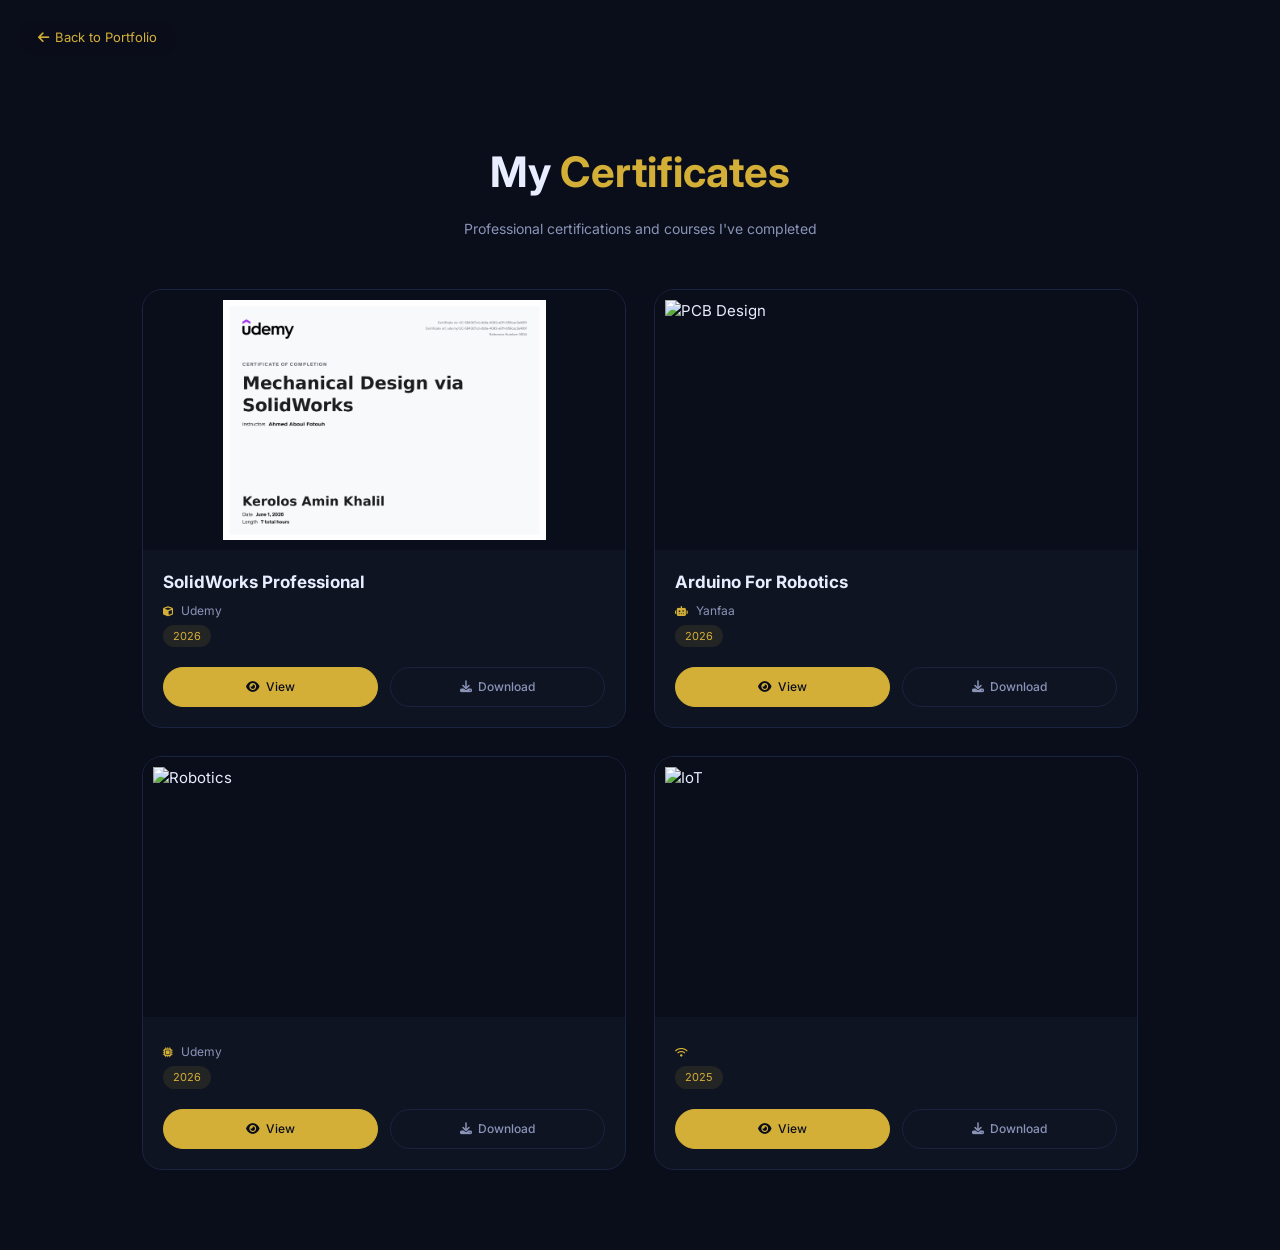
==== cer.html @ 0975dab3 "Add files via upload" ====
<!DOCTYPE html>
<html lang="ar">
<head>
<meta charset="UTF-8">
<meta name="viewport" content="width=device-width, initial-scale=1.0">
<title>Certificates | Kerolos Amin</title>
<link rel="icon" type="image/svg+xml" href="data:image/svg+xml,%3Csvg xmlns='http://www.w3.org/2000/svg' viewBox='0 0 100 100'%3E%3Crect width='100' height='100' fill='%23d4af37' rx='20'/%3E%3Ctext x='50' y='67' font-size='48' text-anchor='middle' fill='%23000000' font-weight='bold' font-family='Arial'%3EKA%3C/text%3E%3C/svg%3E">
<link href="https://fonts.googleapis.com/css2?family=Inter:opsz,wght@14..32,300;14..32,400;14..32,500;14..32,600;14..32,700&display=swap" rel="stylesheet">
<link href="https://fonts.googleapis.com/css2?family=Space+Grotesk:wght@300;400;500;600;700&display=swap" rel="stylesheet">
<link rel="stylesheet" href="https://cdnjs.cloudflare.com/ajax/libs/font-awesome/6.5.1/css/all.min.css">
<link rel="stylesheet" href="css/style.css">
<style>
    body {
        background: #0a0e1a;
        padding-top: 40px;
    }
    
    .back-link {
        position: fixed;
        top: 20px;
        left: 20px;
        color: #d4af37;
        text-decoration: none;
        font-size: 13px;
        display: inline-flex;
        align-items: center;
        gap: 6px;
        background: rgba(10, 14, 26, 0.9);
        padding: 8px 18px;
        border-radius: 40px;
        z-index: 100;
        backdrop-filter: blur(8px);
        transition: 0.3s;
    }
    .back-link:hover {
        color: white;
        background: #d4af37;
    }
    
    .certificates-page {
        padding: 100px 8% 80px;
        max-width: 1200px;
        margin: 0 auto;
    }
    
    .page-header {
        text-align: center;
        margin-bottom: 50px;
    }
    
    .page-header h1 {
        font-size: 42px;
        font-weight: 700;
        color: #e8edff;
        margin-bottom: 15px;
    }
    
    .page-header h1 span {
        color: #d4af37;
    }
    
    .page-header p {
        color: #8a94b8;
        font-size: 14px;
    }
    
    .certificates-grid {
        display: grid;
        grid-template-columns: repeat(auto-fit, minmax(320px, 1fr));
        gap: 28px;
        margin-top: 20px;
    }
    
    .cert-card {
        background: #0f1422;
        border: 1px solid #1a2340;
        border-radius: 20px;
        overflow: hidden;
        transition: all 0.3s ease;
    }
    
    .cert-card:hover {
        transform: translateY(-5px);
        border-color: #d4af37;
        box-shadow: 0 10px 25px rgba(0,0,0,0.3);
    }
    
    /* الصورة تغطي المساحة بالكامل وتظهر الشهادة كاملة */
    .cert-preview-img {
        height: 260px;
        overflow: hidden;
        position: relative;
        background: #0a0e1a;
        display: flex;
        align-items: center;
        justify-content: center;
    }
    
    .cert-preview-img img {
        width: 100%;
        height: 100%;
        object-fit: contain;
        background: #0a0e1a;
        padding: 10px;
        transition: 0.3s;
    }
    
    .cert-card:hover .cert-preview-img img {
        transform: scale(1.02);
    }
    
    /* أيقونة PDF عند المرور */
    .cert-preview-img::after {
        content: '\f1c1';
        font-family: 'Font Awesome 6 Free';
        font-weight: 900;
        position: absolute;
        top: 50%;
        left: 50%;
        transform: translate(-50%, -50%) scale(0);
        font-size: 40px;
        color: white;
        background: rgba(0,0,0,0.7);
        width: 60px;
        height: 60px;
        border-radius: 50%;
        display: flex;
        align-items: center;
        justify-content: center;
        transition: 0.3s;
        opacity: 0;
        pointer-events: none;
    }
    
    .cert-card:hover .cert-preview-img::after {
        transform: translate(-50%, -50%) scale(1);
        opacity: 1;
    }
    
    .cert-content {
        padding: 20px;
    }
    
    .cert-title {
        font-size: 17px;
        font-weight: 700;
        color: #e8edff;
        margin-bottom: 6px;
    }
    
    .cert-issuer {
        font-size: 12px;
        color: #8a94b8;
        margin-bottom: 4px;
    }
    
    .cert-issuer i {
        font-size: 10px;
        color: #d4af37;
        margin-right: 5px;
    }
    
    .cert-date {
        font-size: 11px;
        color: #d4af37;
        margin-bottom: 15px;
        display: inline-block;
        background: rgba(212,175,55,0.1);
        padding: 3px 10px;
        border-radius: 20px;
    }
    
    .cert-buttons {
        display: flex;
        gap: 12px;
        margin-top: 5px;
    }
    
    .cert-btn {
        flex: 1;
        display: inline-flex;
        align-items: center;
        justify-content: center;
        gap: 6px;
        padding: 10px 0;
        border-radius: 40px;
        text-decoration: none;
        font-size: 12px;
        font-weight: 500;
        transition: 0.3s;
    }
    
    .cert-btn-primary {
        background: #d4af37;
        color: #0a0e1a;
        border: 1px solid #d4af37;
    }
    
    .cert-btn-primary:hover {
        background: transparent;
        color: #d4af37;
    }
    
    .cert-btn-secondary {
        background: transparent;
        color: #8a94b8;
        border: 1px solid #1a2340;
    }
    
    .cert-btn-secondary:hover {
        border-color: #d4af37;
        color: #d4af37;
    }
    
    @media (max-width: 600px) {
        .certificates-grid {
            grid-template-columns: 1fr;
        }
        .cert-preview-img {
            height: 220px;
        }
        .cert-buttons {
            flex-direction: column;
        }
        .page-header h1 {
            font-size: 32px;
        }
    }
</style>
</head>
<body>

<a href="index.html" class="back-link"><i class="fas fa-arrow-left"></i> Back to Portfolio</a>

<section class="certificates-page">
    <div class="page-header">
        <h1>My <span>Certificates</span></h1>
        <p>Professional certifications and courses I've completed</p>
    </div>

    <div class="certificates-grid">
        
        <!-- شهادة SolidWorks -->
        <div class="cert-card">
            <div class="cert-preview-img">
                <img src="UC-5843b7cd-db0a-4092-a0f1-859cac3a436f.jpg" alt="SolidWorks Certificate">
            </div>
            <div class="cert-content">
                <div class="cert-title">SolidWorks Professional</div>
                <div class="cert-issuer"><i class="fas fa-cube"></i> Udemy</div>
                <div class="cert-date">2026</div>
                <div class="cert-buttons">
                    <a href="UC-5843b7cd-db0a-4092-a0f1-859cac3a436f.pdf" target="_blank" class="cert-btn cert-btn-primary">
                        <i class="fas fa-eye"></i> View
                    </a>
                    <a href="UC-5843b7cd-db0a-4092-a0f1-859cac3a436f.pdf" download class="cert-btn cert-btn-secondary">
                        <i class="fas fa-download"></i> Download
                    </a>
                </div>
            </div>
        </div>
        
        <!-- شهادة 2 - Arduino For Robotics -->
        <div class="cert-card">
            <div class="cert-preview-img">
                <img src="certificates/pcb-preview.jpg" alt="PCB Design">
            </div>
            <div class="cert-content">
                <div class="cert-title">Arduino For Robotics</div>
                <div class="cert-issuer"><i class="fas fa-robot"></i> Yanfaa </div>
                <div class="cert-date">2026</div>
                <div class="cert-buttons">
                    <a href="certificates/pcb-cert.pdf" target="_blank" class="cert-btn cert-btn-primary">
                        <i class="fas fa-eye"></i> View
                    </a>
                    <a href="certificates/pcb-cert.pdf" download class="cert-btn cert-btn-secondary">
                        <i class="fas fa-download"></i> Download
                    </a>
                </div>
            </div>
        </div>
        
        <!-- شهادة 3 - Robotics -->
        <div class="cert-card">
            <div class="cert-preview-img">
                <img src="certificates/robotics-preview.jpg" alt="Robotics">
            </div>
            <div class="cert-content">
                <div class="cert-title"></div>
                <div class="cert-issuer"><i class="fas fa-microchip"></i> Udemy</div>
                <div class="cert-date">2026</div>
                <div class="cert-buttons">
                    <a href="certificates/robotics-cert.pdf" target="_blank" class="cert-btn cert-btn-primary">
                        <i class="fas fa-eye"></i> View
                    </a>
                    <a href="certificates/robotics-cert.pdf" download class="cert-btn cert-btn-secondary">
                        <i class="fas fa-download"></i> Download
                    </a>
                </div>
            </div>
        </div>

        <!-- شهادة 4 - IoT -->
        <div class="cert-card">
            <div class="cert-preview-img">
                <img src="certificates/iot-preview.jpg" alt="IoT">
            </div>
            <div class="cert-content">
                <div class="cert-title"></div>
                <div class="cert-issuer"><i class="fas fa-wifi"></i> </div>
                <div class="cert-date">2025</div>
                <div class="cert-buttons">
                    <a href="certificates/iot-cert.pdf" target="_blank" class="cert-btn cert-btn-primary">
                        <i class="fas fa-eye"></i> View
                    </a>
                    <a href="certificates/iot-cert.pdf" download class="cert-btn cert-btn-secondary">
                        <i class="fas fa-download"></i> Download
                    </a>
                </div>
            </div>
        </div>
        
    </div>
</section>

</body>
</html>
---- css/style.css ----
* {
    margin: 0;
    padding: 0;
    box-sizing: border-box;
}

html {
    scroll-behavior: smooth;
}

body {
    font-family: 'Inter', -apple-system, BlinkMacSystemFont, 'Segoe UI', sans-serif;
    background: #0a0e1a;
    color: #e8edff;
    line-height: 1.5;
    font-size: 15px;
    overflow-x: hidden;
}

/* لون التحديد (selection) دهبي */
::selection {
    background: #d4af37;
    color: #0a0e1a;
}
::-moz-selection {
    background: #d4af37;
    color: #0a0e1a;
}

/* Custom Scrollbar */
::-webkit-scrollbar {
    width: 6px;
}
::-webkit-scrollbar-track {
    background: #0f1422;
}
::-webkit-scrollbar-thumb {
    background: #d4af37;
    border-radius: 10px;
}

/* Hero Video Background */
.hero-video-bg {
    position: absolute;
    top: 0;
    left: 0;
    width: 100%;
    height: 100%;
    overflow: hidden;
    z-index: 0;
}
.hero-video-bg video {
    width: 100%;
    height: 100%;
    object-fit: cover;
}
.hero-overlay {
    position: absolute;
    top: 0;
    left: 0;
    width: 100%;
    height: 100%;
    background: rgba(10, 14, 26, 0.7);
    z-index: 1;
}

.parallax-bg {
    position: fixed;
    top: 0;
    left: 0;
    width: 100%;
    height: 120%;
    background: radial-gradient(circle at 20% 50%, rgba(212,175,55,0.04) 0%, transparent 50%);
    pointer-events: none;
    z-index: -1;
}

.progress-container {
    position: fixed;
    top: 0;
    left: 0;
    width: 100%;
    height: 2px;
    z-index: 1001;
}
.progress-bar {
    height: 2px;
    background: #d4af37;
    width: 0%;
    transition: 0.1s;
}

/* Navbar */
nav {
    display: flex;
    justify-content: space-between;
    align-items: center;
    padding: 18px 8%;
    position: fixed;
    width: 100%;
    background: transparent;
    backdrop-filter: none;
    z-index: 1000;
    transition: 0.3s;
    border-bottom: none;
}

nav.scrolled {
    padding: 12px 8%;
    background: #0a0e1a;
    border-bottom: 1px solid rgba(255, 255, 255, 0.15);
}

/* Menu Toggle (3 شرط) */
.menu-toggle {
    display: none;
    flex-direction: column;
    cursor: pointer;
    gap: 5px;
    z-index: 1001;
}

.menu-toggle .bar {
    width: 25px;
    height: 3px;
    background: white;
    border-radius: 5px;
    transition: 0.3s;
}

/* Nav Menu */
.nav-menu {
    display: flex;
    gap: 28px;
    list-style: none;
}

nav a {
    text-decoration: none;
    color: #e8edff;
    transition: 0.3s;
    font-size: 13px;
    font-weight: 500;
}
nav a:hover {
    color: #d4af37;
}

/* Logo */
.logo-wrapper {
    display: flex;
    align-items: center;
    gap: 4px;
    cursor: pointer;
    user-select: none;
    -webkit-user-select: none;
}
.logo-wave {
    color: #d4af37;
    font-size: 18px;
    opacity: 0.6;
}
.logo {
    color: #e8edff;
    font-weight: 600;
    font-size: 18px;
    letter-spacing: 2px;
    user-select: none;
    -webkit-user-select: none;
}
.logo-wrapper:hover .logo {
    color: #d4af37;
}
.logo-dot {
    width: 4px;
    height: 4px;
    background: #d4af37;
    border-radius: 50%;
    animation: blink 2s ease-in-out infinite;
    margin-top: -4px;
}
@keyframes blink {
    0%, 100% { opacity: 0.8; transform: scale(1); }
    50% { opacity: 0.2; transform: scale(0.6); }
}

/* Hero Section */
.hero {
    min-height: 100vh;
    display: flex;
    align-items: center;
    justify-content: space-between;
    padding: 120px 8% 80px;
    gap: 50px;
    flex-wrap: wrap;
    position: relative;
    z-index: 2;
}
.hero-left {
    flex: 1;
    min-width: 280px;
    position: relative;
    z-index: 2;
}
.hero-right {
    flex: 0.5;
    display: flex;
    justify-content: center;
    align-items: center;
    position: relative;
    z-index: 2;
}
.badge {
    border: 1px solid #d4af37;
    padding: 5px 12px;
    border-radius: 30px;
    color: #d4af37;
    font-size: 11px;
    display: inline-block;
    margin-bottom: 20px;
}
.hero-title {
    font-size: 48px;
    line-height: 1.2;
    color: white;
    font-weight: 700;
    font-family: 'Space Grotesk', sans-serif;
    margin-bottom: 20px;
}
.gold-text {
    color: #d4af37;
}
.hero-description {
    font-size: 14px;
    color: #8a94b8;
    max-width: 500px;
    line-height: 1.6;
}
.hero-image-circle {
    width: 250px;
    height: 250px;
    border-radius: 50%;
    overflow: hidden;
    border: 3px solid #d4af37;
    position: relative;
    z-index: 2;
}
.hero-image-circle img {
    width: 100%;
    height: 100%;
    object-fit: cover;
}

/* Buttons */
.btn {
    padding: 10px 24px;
    border-radius: 40px;
    text-decoration: none;
    transition: 0.3s;
    display: inline-block;
    font-size: 13px;
    font-weight: 500;
}
.btn:hover {
    transform: translateY(-2px);
}
.btn.gold {
    background: #d4af37;
    border: 1px solid #d4af37;
    color: #0a0e1a;
}
.btn.gold:hover {
    background: transparent;
    color: #d4af37;
}
.btn.transparent {
    background: transparent;
    border: 1px solid rgba(138,148,184,0.4);
    color: #e8edff;
}
.btn.transparent:hover {
    border-color: #d4af37;
    color: #d4af37;
}
.cta {
    margin: 30px 0;
    display: flex;
    gap: 12px;
    flex-wrap: wrap;
}

/* Section Styles */
section {
    padding: 80px 8%;
}

/* Section Header */
.section-header {
    margin-bottom: 40px;
}
.section-header h2 {
    font-size: 28px;
    font-weight: 600;
    color: #e8edff;
    margin-bottom: 10px;
    position: relative;
    display: inline-block;
}
.section-header h2::after {
    content: '';
    position: absolute;
    bottom: -6px;
    left: 0;
    width: 50px;
    height: 2px;
    background: #d4af37;
}
.section-subtitle {
    color: #8a94b8;
    font-size: 13px;
    line-height: 1.5;
    margin-top: 15px;
}

/* About Section */
#about {
    padding: 80px 8%;
}
.about-container {
    display: flex;
    align-items: center;
    justify-content: center;
    gap: 40px;
    flex-wrap: wrap;
    max-width: 1000px;
    margin: 0 auto;
}
.about-text {
    flex: 1.2;
    min-width: 280px;
}
.about-text h2 {
    font-size: 24px;
    margin-bottom: 12px;
    font-weight: 600;
    color: #e8edff;
    position: relative;
    display: inline-block;
}
.about-text h2::after {
    content: '';
    position: absolute;
    bottom: -6px;
    left: 0;
    width: 50px;
    height: 2px;
    background: #d4af37;
}
.about-text p {
    font-size: 12px;
    line-height: 1.6;
    color: #8a94b8;
    margin-bottom: 10px;
}
.about-stats {
    display: flex;
    gap: 35px;
    margin-top: 20px;
}
.stat-item {
    text-align: center;
    display: flex;
    flex-direction: column;
    align-items: center;
    justify-content: center;
}
.stat-item h3 {
    color: #d4af37;
    font-size: 22px;
    font-weight: 700;
    margin-bottom: 4px;
}
.stat-item span {
    color: #8a94b8;
    font-size: 10px;
    display: block;
}
.about-image {
    flex: 0.6;
    display: flex;
    justify-content: flex-end;
}
.about-image-rect {
    max-width: 240px;
    border-radius: 20px;
    overflow: hidden;
}
.about-image-rect img {
    width: 100%;
    height: auto;
    display: block;
}

/* Projects Cards */
.projects {
    display: grid;
    grid-template-columns: repeat(auto-fit, minmax(300px, 1fr));
    gap: 28px;
}
.card {
    background: #0f1422;
    border: 1px solid #1a2340;
    border-radius: 20px;
    overflow: hidden;
    transition: all 0.3s ease;
    cursor: pointer;
    user-select: none;
    -webkit-user-select: none;
    display: flex;
    flex-direction: column;
    height: 100%;
    box-shadow: 0 4px 12px rgba(0, 0, 0, 0.2);
}
.card:hover {
    transform: translateY(-6px);
    border-color: #d4af37;
    box-shadow: 0 8px 24px rgba(212, 175, 55, 0.15);
}
.card-cover {
    height: 260px;
    overflow: hidden;
    position: relative;
}
.card-cover img {
    width: 100%;
    height: 100%;
    object-fit: cover;
    transition: transform 0.4s cubic-bezier(0.25, 0.46, 0.45, 0.94);
}
.card:hover .card-cover img {
    transform: scale(1.08);
}
.card-content {
    padding: 20px;
    flex: 1;
    display: flex;
    flex-direction: column;
    gap: 6px;
}
.card-category {
    color: #d4af37;
    font-size: 10px;
    font-weight: 700;
    letter-spacing: 1.5px;
    text-transform: uppercase;
    display: inline-block;
    margin-bottom: 4px;
}
.card-title {
    color: #e8edff;
    font-size: 18px;
    font-weight: 700;
    margin-bottom: 6px;
    line-height: 1.3;
}
.card-description {
    color: #8a94b8;
    font-size: 12px;
    line-height: 1.5;
    margin-bottom: 12px;
    flex: 1;
}
.card-tags {
    display: flex;
    flex-wrap: wrap;
    gap: 8px;
    margin-top: auto;
}
.card-tag {
    background: rgba(26, 35, 64, 0.6);
    color: #8a94b8;
    font-size: 9px;
    padding: 4px 12px;
    border-radius: 30px;
    transition: 0.2s;
    font-weight: 500;
}
.card:hover .card-tag {
    background: rgba(212, 175, 55, 0.15);
    color: #d4af37;
}

/* Technical Arsenal */
#arsenal {
    background: linear-gradient(135deg, #0a0e1a, #0f1422);
}
.arsenal-grid {
    display: grid;
    grid-template-columns: repeat(4, 1fr);
    gap: 20px;
}
.arsenal-card {
    background: #0f1422;
    border: 1px solid #1a2340;
    border-radius: 18px;
    padding: 20px;
    transition: 0.3s;
}
.arsenal-card:hover {
    transform: translateY(-4px);
    border-color: #d4af37;
}
.arsenal-card h3 {
    color: #d4af37;
    font-size: 16px;
    margin-bottom: 12px;
    padding-bottom: 6px;
    border-bottom: 1px solid #1a2340;
}
.arsenal-card ul {
    list-style: none;
}
.arsenal-card li {
    color: #8a94b8;
    font-size: 12px;
    padding: 5px 0;
    padding-left: 18px;
    position: relative;
}
.arsenal-card li::before {
    content: '▹';
    position: absolute;
    left: 0;
    color: #d4af37;
    font-size: 10px;
}

/* Experience & Leadership */
.experience-list {
    max-width: 700px;
    margin: 0;
    padding-left: 0;
}
.exp-item {
    display: flex;
    gap: 16px;
    margin-bottom: 40px;
    justify-content: flex-start;
}
.exp-bullet {
    display: flex;
    flex-direction: column;
    align-items: center;
    width: 24px;
    flex-shrink: 0;
}
.exp-dot {
    width: 10px;
    height: 10px;
    background: #d4af37;
    border-radius: 50%;
    box-shadow: 0 0 0 3px rgba(212, 175, 55, 0.15);
}
.exp-line {
    width: 2px;
    flex: 1;
    background: linear-gradient(to bottom, #d4af37, #1a2340);
    margin-top: 8px;
    min-height: 50px;
}
.exp-item:last-child .exp-line {
    background: linear-gradient(to bottom, #d4af37, transparent);
}
.exp-info {
    flex: 1;
    text-align: left;
}
.exp-date {
    color: #8a94b8;
    font-size: 11px;
    font-weight: 500;
    margin-bottom: 6px;
}
.exp-name {
    color: #e8edff;
    font-size: 17px;
    font-weight: 700;
    margin-bottom: 4px;
    line-height: 1.3;
}
.exp-company {
    color: #d4af37;
    font-size: 13px;
    font-weight: 500;
    margin-bottom: 10px;
}
.exp-text {
    color: #8a94b8;
    font-size: 12px;
    line-height: 1.6;
}

/* Contact Section */
#contact {
    padding: 60px 8% 80px;
    display: flex;
    justify-content: center;
}
.contact-card {
    width: 100%;
    background: #0a0e1a;
    border-radius: 28px;
    padding: 50px 40px;
    border: 1px solid #1a2340;
    box-shadow: 0 10px 30px rgba(0, 0, 0, 0.3);
    text-align: center;
}
.contact-card h2 {
    font-size: 28px;
    font-weight: 600;
    color: #e8edff;
    margin-bottom: 15px;
    position: relative;
    display: inline-block;
}
.contact-card h2::after {
    content: '';
    position: absolute;
    bottom: -8px;
    left: 50%;
    transform: translateX(-50%);
    width: 60px;
    height: 2px;
    background: #d4af37;
}
.contact-subtitle {
    color: #8a94b8;
    font-size: 14px;
    max-width: 500px;
    margin: 25px auto 35px;
    line-height: 1.6;
}
.contact-buttons {
    margin-bottom: 25px;
}
.contact-btn {
    background: #d4af37;
    color: #0a0e1a;
    padding: 12px 32px;
    border-radius: 40px;
    text-decoration: none;
    font-weight: 500;
    font-size: 14px;
    display: inline-block;
    transition: 0.3s;
    border: 1px solid #d4af37;
}
.contact-btn i {
    margin-right: 8px;
}
.contact-btn:hover {
    background: transparent;
    color: #d4af37;
    transform: translateY(-2px);
}
.contact-location {
    margin-bottom: 30px;
}
.contact-location span {
    color: #8a94b8;
    font-size: 13px;
    background: rgba(26, 35, 64, 0.5);
    padding: 6px 20px;
    border-radius: 30px;
    display: inline-block;
}
.contact-location i {
    margin-right: 6px;
    color: #d4af37;
}
.social-icons {
    display: flex;
    justify-content: center;
    gap: 20px;
    flex-wrap: wrap;
}
.social-icon {
    display: flex;
    align-items: center;
    gap: 8px;
    background: #0f1422;
    border: 1px solid #1a2340;
    border-radius: 40px;
    padding: 8px 22px;
    color: #e8edff;
    text-decoration: none;
    font-size: 13px;
    transition: 0.3s;
}
.social-icon i {
    font-size: 15px;
}
.social-icon:hover {
    transform: translateY(-3px);
    border-color: #d4af37;
}
.social-icon.whatsapp:hover {
    background: #25D366;
    color: white;
    border-color: #25D366;
}
.social-icon.github:hover {
    background: #333;
    color: white;
    border-color: #333;
}
.social-icon.linkedin:hover {
    background: #0077B5;
    color: white;
    border-color: #0077B5;
}

/* Footer */
.footer {
    padding: 25px 8%;
    text-align: center;
    border-top: 1px solid #1a2340;
}
.footer-content p {
    color: #5a668a;
    font-size: 10px;
}

/* Scroll Reveal */
.reveal {
    opacity: 0;
    transform: translateY(20px);
    transition: 0.5s;
}
.reveal.active {
    opacity: 1;
    transform: translateY(0);
}

/* منع التمرير عند فتح القائمة */
body.menu-open {
    overflow: hidden;
}

/* ====== Responsive ====== */

/* الشاشات المتوسطة */
@media (max-width: 1100px) {
    .arsenal-grid {
        grid-template-columns: repeat(2, 1fr);
    }
}

/* التابلت */
@media (max-width: 900px) {
    .hero {
        flex-direction: column;
        text-align: center;
        min-height: auto;
        padding: 100px 5% 60px;
    }
    .hero-description {
        margin: 0 auto;
    }
    .cta {
        justify-content: center;
    }
    .hero-right {
        margin-top: 30px;
        margin-bottom: 20px;
    }
    .hero-image-circle {
        width: 220px;
        height: 220px;
    }
    .about-container {
        flex-direction: column-reverse;
        text-align: center;
        gap: 25px;
    }
    .about-image {
        justify-content: center;
    }
    .about-stats {
        justify-content: center;
    }
    .about-text h2::after {
        left: 50%;
        transform: translateX(-50%);
    }
    .hero-title {
        font-size: 38px;
    }
}

/* الموبايل */
@media (max-width: 768px) {
    /* Navbar */
    nav {
        background: transparent;
        backdrop-filter: none;
        border-bottom: none;
    }
    
    nav.scrolled {
        background: #0a0e1a;
        border-bottom: 1px solid rgba(255, 255, 255, 0.15);
    }
    
    /* زر الـ 3 شرط */
    .menu-toggle {
        display: flex;
        z-index: 1001;
    }
    
    /* القائمة المنبثقة */
    .nav-menu {
        position: fixed;
        top: 0;
        right: -100%;
        width: 75%;
        max-width: 300px;
        height: 100vh;
        background: rgba(10, 14, 26, 0.98);
        backdrop-filter: blur(20px);
        flex-direction: column;
        align-items: flex-start;
        justify-content: center;
        padding: 100px 30px 40px;
        gap: 25px;
        transition: 0.3s ease-in-out;
        z-index: 1000;
        box-shadow: -5px 0 30px rgba(0, 0, 0, 0.5);
        margin: 0;
        list-style: none;
    }
    
    .nav-menu.active {
        right: 0;
    }
    
    .nav-menu li {
        width: 100%;
    }
    
    .nav-menu li a {
        font-size: 20px;
        font-weight: 500;
        display: block;
        padding: 12px 0;
        color: #e8edff;
        text-decoration: none;
        transition: 0.2s;
        border-bottom: 1px solid rgba(255, 255, 255, 0.05);
    }
    
    .nav-menu li a:hover {
        color: #d4af37;
        padding-left: 10px;
    }
    
    .logo-wrapper {
        flex: 1;
    }
    
    /* Hero - الصورة جوة الهيرو */
    .hero {
        min-height: auto;
        padding: 100px 5% 60px;
    }
    
    .hero-image-circle {
        width: 200px;
        height: 200px;
        margin: 0 auto;
    }
    
    /* About Section */
    .about-container {
        flex-direction: column !important;
        text-align: center;
    }
    
    .about-image {
        order: 2 !important;
        margin-top: 30px;
        justify-content: center;
    }
    
    .about-text {
        order: 1 !important;
    }
    
    .about-stats {
        justify-content: center;
    }
    
    .about-text h2::after {
        left: 50%;
        transform: translateX(-50%);
    }
    
    /* Contact Section */
    .contact-card {
        padding: 35px 25px;
    }
    .contact-card h2 {
        font-size: 24px;
    }
    .contact-subtitle {
        font-size: 13px;
    }
}

/* شاشات أصغر من 700 */
@media (max-width: 700px) {
    .arsenal-grid {
        grid-template-columns: 1fr;
    }
    section {
        padding: 60px 5%;
    }
}

/* شاشات صغيرة جداً */
@media (max-width: 600px) {
    .hero-title {
        font-size: 30px;
    }
    .hero-image-circle {
        width: 180px;
        height: 180px;
    }
    .about-image-rect {
        max-width: 180px;
    }
    .projects {
        grid-template-columns: 1fr;
    }
    .logo {
        font-size: 16px;
    }
    .logo-wave {
        font-size: 14px;
    }
    .logo-dot {
        width: 3px;
        height: 3px;
    }
    .social-icon {
        padding: 6px 16px;
        font-size: 12px;
    }
    .exp-item {
        gap: 12px;
    }
    .exp-bullet {
        width: 20px;
    }
    .exp-name {
        font-size: 15px;
    }
    .exp-text {
        font-size: 11px;
    }
    /* Hero في الموبايل - الصورة جوة الهيرو */
.hero {
    min-height: auto;
    padding: 100px 5% 60px;
    position: relative;
    z-index: 2;
}

.hero-left {
    width: 100%;
    margin-bottom: 30px;
}

.hero-right {
    width: 100%;
    display: flex;
    justify-content: center;
    margin-top: 0;
    margin-bottom: 0;
    position: relative;
    z-index: 2;
}

.hero-image-circle {
    width: 200px;
    height: 200px;
    margin: 0 auto;
    position: relative;
    z-index: 2;
}

/* الفيديو يكون خلف الـ Hero بس */
.hero-video-bg {
    position: absolute;
    top: 0;
    left: 0;
    width: 100%;
    height: 100%;
    z-index: 0;
}
.hero {
    padding-bottom: 80px;
}
}
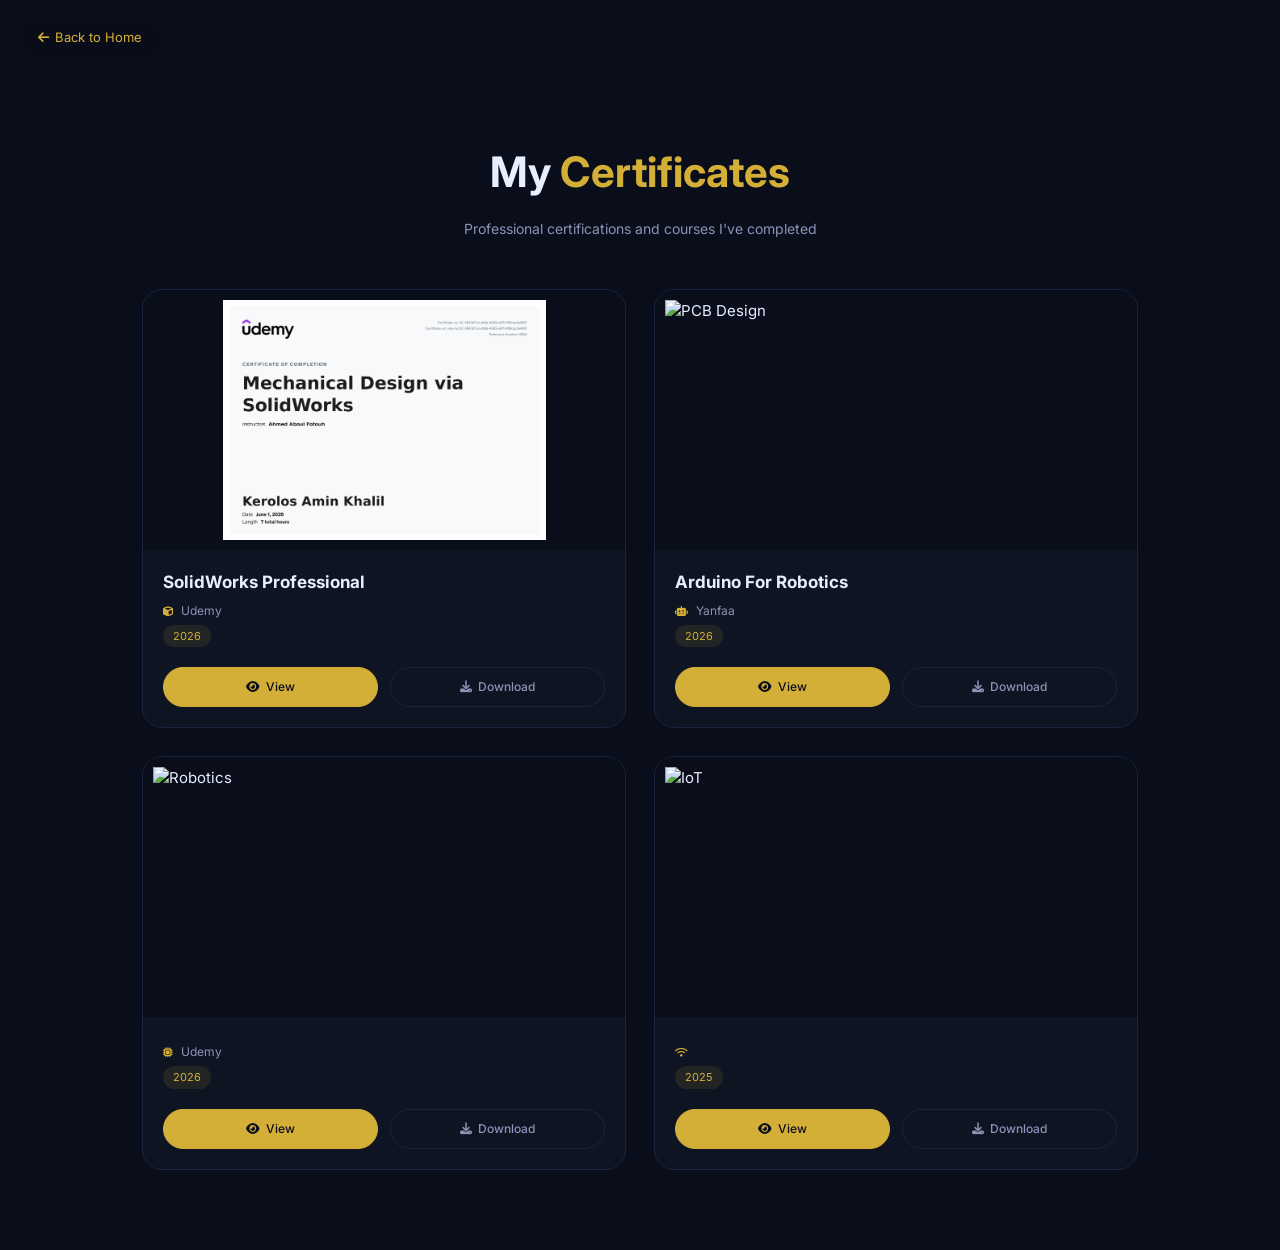
==== commit eb55aa57: "Update cer.html" ====
--- a/cer.html
+++ b/cer.html
@@ -230,7 +230,7 @@
 </head>
 <body>
 
-<a href="index.html" class="back-link"><i class="fas fa-arrow-left"></i> Back to Portfolio</a>
+<a href="index.html" class="back-link"><i class="fas fa-arrow-left"></i> Back to Home</a>
 
 <section class="certificates-page">
     <div class="page-header">
@@ -324,4 +324,4 @@
 </section>
 
 </body>
-</html>+</html>
